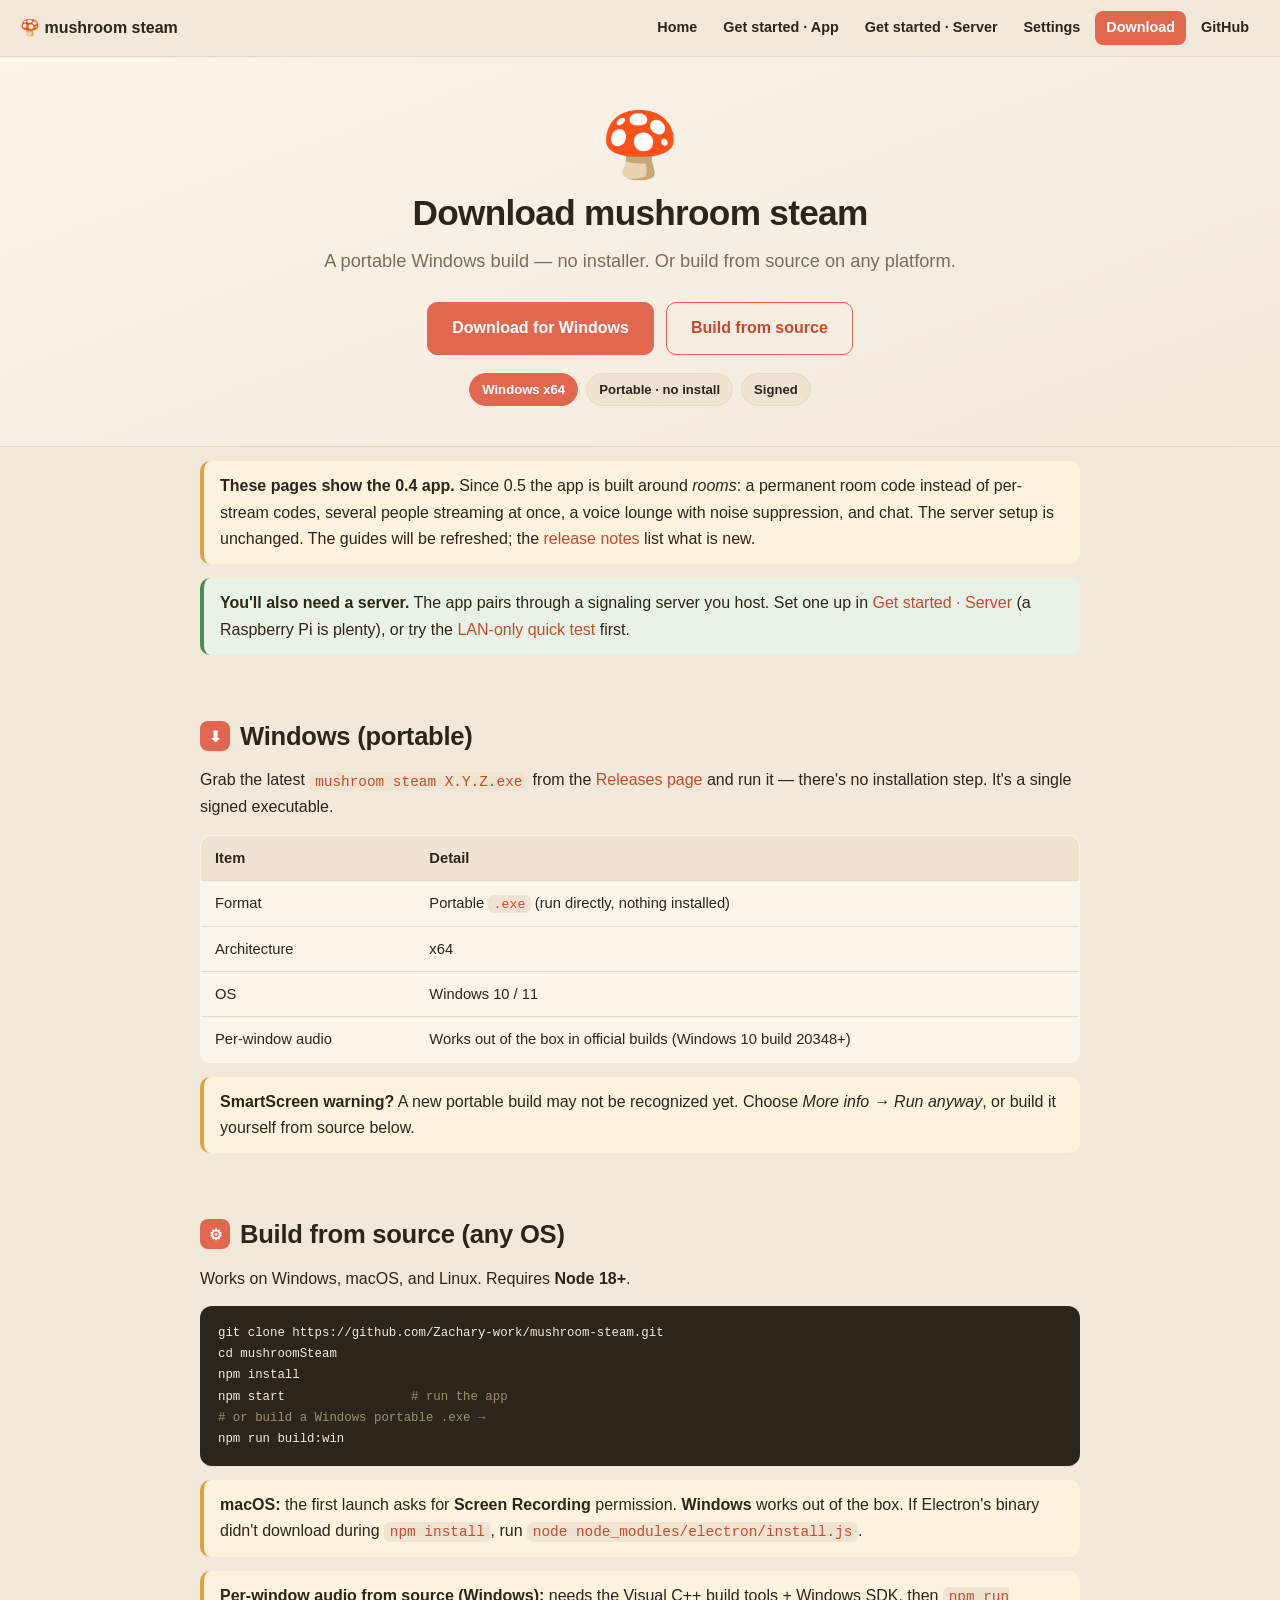
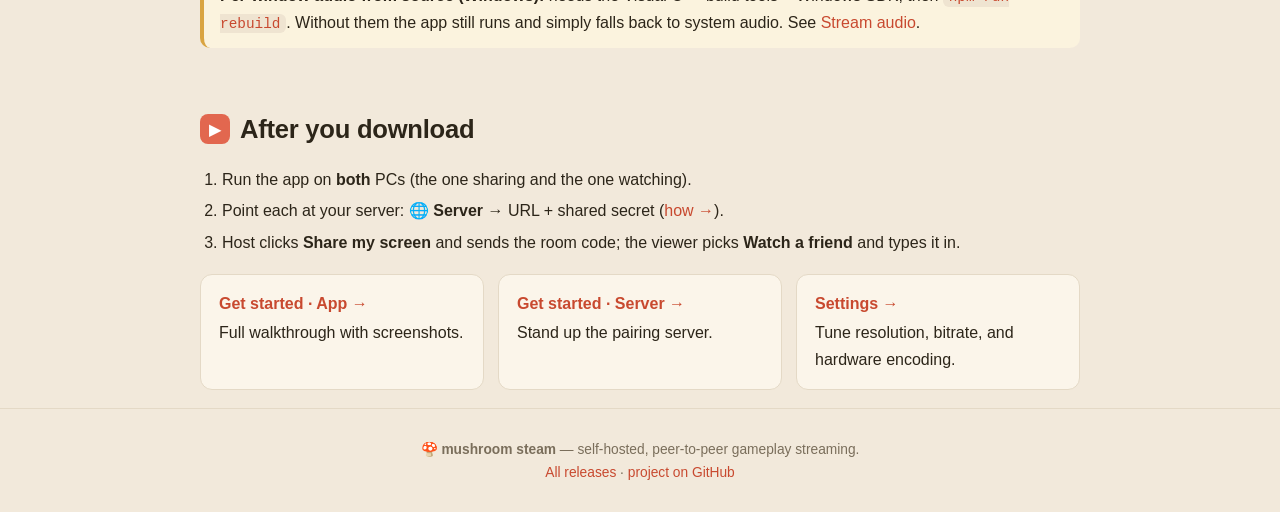
==== docs/download.html @ a5c8555f "Docs and download page for mushroom steam Public home for releases and the guides. Pages are the 0.4" ====
<!DOCTYPE html>
<html lang="en">
<head>
<meta charset="UTF-8">
<meta name="viewport" content="width=device-width, initial-scale=1.0">
<title>Download — mushroom steam</title>
<meta name="description" content="Download mushroom steam — a portable Windows build, or build from source for macOS and Linux.">
<link rel="stylesheet" href="style.css">
</head>
<body>

<nav class="site">
  <a class="brand" href="index.html">🍄 mushroom steam</a>
  <div class="links">
    <a href="index.html">Home</a>
    <a href="client.html">Get started · App</a>
    <a href="server.html">Get started · Server</a>
    <a href="settings.html">Settings</a>
    <a href="download.html" class="on">Download</a>
    <a href="https://github.com/Zachary-work/mushroom-steam">GitHub</a>
  </div>
</nav>

<header class="hero" style="padding:56px 20px 40px">
  <div class="logo">🍄</div>
  <h1 style="font-size:2.2rem">Download mushroom steam</h1>
  <p class="tag">A portable Windows build — no installer. Or build from source on any platform.</p>
  <div class="cta">
    <a class="btn" href="https://github.com/Zachary-work/mushroom-steam/releases/latest">Download for Windows</a>
    <a class="btn ghost" href="#source">Build from source</a>
  </div>
  <div class="badges" style="margin-top:18px">
    <span class="badge coral">Windows x64</span>
    <span class="badge">Portable · no install</span>
    <span class="badge">Signed</span>
  </div>
</header>

<main class="wrap">

  <section>
    <p class="note"><strong>These pages show the 0.4 app.</strong> Since 0.5 the app is built around <em>rooms</em>:
      a permanent room code instead of per-stream codes, several people streaming at once, a voice lounge with
      noise suppression, and chat. The server setup is unchanged. The guides will be refreshed; the
      <a href="https://github.com/Zachary-work/mushroom-steam/releases/latest">release notes</a> list what is new.</p>
    <p class="note tip"><strong>You'll also need a server.</strong> The app pairs through a signaling server
      you host. Set one up in <a href="server.html">Get started · Server</a> (a Raspberry Pi is plenty), or
      try the <a href="server.html#lan">LAN-only quick test</a> first.</p>
  </section>

  <!-- WINDOWS -->
  <section id="windows">
    <h2><span class="num">⬇</span> Windows (portable)</h2>
    <p>Grab the latest <code>mushroom steam X.Y.Z.exe</code> from the
       <a href="https://github.com/Zachary-work/mushroom-steam/releases/latest">Releases page</a> and run it —
       there's no installation step. It's a single signed executable.</p>
    <table>
      <tr><th>Item</th><th>Detail</th></tr>
      <tr><td>Format</td><td>Portable <code>.exe</code> (run directly, nothing installed)</td></tr>
      <tr><td>Architecture</td><td>x64</td></tr>
      <tr><td>OS</td><td>Windows 10 / 11</td></tr>
      <tr><td>Per-window audio</td><td>Works out of the box in official builds (Windows 10 build 20348+)</td></tr>
    </table>
    <p class="note"><strong>SmartScreen warning?</strong> A new portable build may not be recognized yet.
       Choose <em>More info → Run anyway</em>, or build it yourself from source below.</p>
  </section>

  <!-- SOURCE -->
  <section id="source">
    <h2><span class="num">⚙</span> Build from source (any OS)</h2>
    <p>Works on Windows, macOS, and Linux. Requires <strong>Node 18+</strong>.</p>
<pre><code>git clone https://github.com/Zachary-work/mushroom-steam.git
cd mushroomSteam
npm install
npm start                 <span class="c-comment"># run the app</span>
<span class="c-comment"># or build a Windows portable .exe →</span>
npm run build:win</code></pre>
    <p class="note"><strong>macOS:</strong> the first launch asks for <strong>Screen Recording</strong>
       permission. <strong>Windows</strong> works out of the box. If Electron's binary didn't download during
       <code>npm install</code>, run <code>node node_modules/electron/install.js</code>.</p>
    <p class="note"><strong>Per-window audio from source (Windows):</strong> needs the Visual C++ build tools
       + Windows SDK, then <code>npm run rebuild</code>. Without them the app still runs and simply falls back
       to system audio. See <a href="settings.html#audio">Stream audio</a>.</p>
  </section>

  <!-- AFTER -->
  <section id="after">
    <h2><span class="num">▶</span> After you download</h2>
    <ol>
      <li>Run the app on <strong>both</strong> PCs (the one sharing and the one watching).</li>
      <li>Point each at your server: <strong>🌐 Server</strong> → URL + shared secret
          (<a href="client.html#server">how →</a>).</li>
      <li>Host clicks <strong>Share my screen</strong> and sends the room code; the viewer picks
          <strong>Watch a friend</strong> and types it in.</li>
    </ol>
    <div class="nextcards">
      <a href="client.html"><strong>Get started · App →</strong> Full walkthrough with screenshots.</a>
      <a href="server.html"><strong>Get started · Server →</strong> Stand up the pairing server.</a>
      <a href="settings.html"><strong>Settings →</strong> Tune resolution, bitrate, and hardware encoding.</a>
    </div>
  </section>

</main>

<footer>
  🍄 <strong>mushroom steam</strong> — self-hosted, peer-to-peer gameplay streaming.<br>
  <a href="https://github.com/Zachary-work/mushroom-steam/releases">All releases</a> ·
  <a href="https://github.com/Zachary-work/mushroom-steam">project on GitHub</a>
</footer>

</body>
</html>
---- docs/style.css ----
:root{
  --bg:#F2E9DB; --panel:#FBF5EA; --ink:#2C2519; --muted:#7A6E5B;
  --coral:#E2674F; --coral-dark:#C8492F; --line:#E4D9C6; --code-bg:#2C2519;
  --code-ink:#F3ECDD; --good:#4F8A5B; --accent:#D9A441;
  --radius:14px; --maxw:920px;
}
*{box-sizing:border-box}
html{scroll-behavior:smooth}
body{
  margin:0; background:var(--bg); color:var(--ink);
  font:16px/1.65 -apple-system,BlinkMacSystemFont,"Segoe UI",Roboto,Helvetica,Arial,sans-serif;
  -webkit-font-smoothing:antialiased;
}
a{color:var(--coral-dark); text-decoration:none}
a:hover{text-decoration:underline}
code{font-family:"SF Mono",ui-monospace,"Cascadia Code",Consolas,monospace; font-size:.9em}
:not(pre)>code{background:#EFE4D1; padding:.12em .4em; border-radius:6px; color:var(--coral-dark)}
img{max-width:100%}

/* Site nav */
nav.site{
  position:sticky; top:0; z-index:10; background:rgba(242,233,219,.92);
  backdrop-filter:blur(8px); border-bottom:1px solid var(--line);
  display:flex; align-items:center; gap:16px; padding:11px 20px; flex-wrap:wrap;
}
nav.site .brand{font-weight:800; color:var(--ink); font-size:1rem; margin-right:auto}
nav.site .links{display:flex; gap:4px; flex-wrap:wrap}
nav.site .links a{color:var(--ink); font-weight:600; font-size:.9rem; padding:5px 11px; border-radius:8px}
nav.site .links a:hover{background:#EAD9BE; text-decoration:none}
nav.site .links a.on{background:var(--coral); color:#fff}

/* Hero */
header.hero{
  background:linear-gradient(160deg,#FBF5EA 0%,#F2E9DB 100%);
  border-bottom:1px solid var(--line); text-align:center; padding:64px 20px 48px;
}
.logo{font-size:64px; line-height:1}
.hero h1{margin:.2em 0 .12em; font-size:2.6rem; letter-spacing:-.02em}
.hero p.tag{margin:0 auto; max-width:640px; color:var(--muted); font-size:1.14rem}
.badges{margin-top:20px; display:flex; gap:8px; justify-content:center; flex-wrap:wrap}
.badge{background:#EFE4D1; border:1px solid var(--line); color:var(--ink);
  padding:5px 12px; border-radius:999px; font-size:.82rem; font-weight:600}
.badge.coral{background:var(--coral); border-color:var(--coral); color:#fff}
.cta{margin-top:26px; display:flex; gap:12px; justify-content:center; flex-wrap:wrap}

/* Buttons */
.btn{display:inline-block; background:var(--coral); color:#fff; padding:12px 24px;
  border-radius:10px; font-weight:700; border:1px solid var(--coral); cursor:pointer}
.btn:hover{background:var(--coral-dark); border-color:var(--coral-dark); text-decoration:none}
.btn.ghost{background:transparent; color:var(--coral-dark)}
.btn.ghost:hover{background:#F4E3D3; color:var(--coral-dark)}

/* Layout */
.wrap{max-width:var(--maxw); margin:0 auto; padding:0 20px}
main{padding:40px 0 80px}
section{margin:0 0 14px}
h2{font-size:1.6rem; margin:46px 0 10px; padding-top:14px; letter-spacing:-.01em; display:flex; align-items:center; gap:10px}
h2 .num{flex:none; width:30px; height:30px; border-radius:8px; background:var(--coral); color:#fff;
  font-size:.95rem; display:grid; place-items:center; font-weight:700}
h3{font-size:1.14rem; margin:28px 0 6px}
p{margin:.5em 0} ul,ol{padding-left:22px} li{margin:.32em 0}
.lead{font-size:1.12rem; color:var(--muted); max-width:680px}

/* Cards + feature grid */
.card{background:var(--panel); border:1px solid var(--line); border-radius:var(--radius); padding:18px 22px; margin:14px 0}
.grid{display:grid; grid-template-columns:repeat(auto-fit,minmax(248px,1fr)); gap:16px; margin:22px 0}
.feature{background:var(--panel); border:1px solid var(--line); border-radius:14px; padding:20px}
.feature .ic{font-size:30px; line-height:1}
.feature h3{margin:11px 0 6px; font-size:1.08rem}
.feature p{color:var(--muted); font-size:.92rem; margin:0}

/* Notes */
.note{border-left:4px solid var(--accent); background:#FBF3DE; border-radius:10px; padding:12px 16px; margin:14px 0}
.note.warn{border-left-color:var(--coral); background:#FBE7E1}
.note.tip{border-left-color:var(--good); background:#E9F2E6}
.note strong{color:var(--ink)}

/* Code */
pre{background:var(--code-bg); color:var(--code-ink); border-radius:12px; padding:16px 18px;
  overflow-x:auto; font-size:.86rem; line-height:1.55; box-shadow:0 1px 0 rgba(0,0,0,.04)}
pre code{color:inherit; background:none; padding:0}
.c-comment{color:#9C8F76} .c-flag{color:#D9A441} .c-str{color:#9CCB8A}

/* Diagram */
.diagram{font-family:ui-monospace,monospace; font-size:.8rem; line-height:1.5; white-space:pre;
  background:var(--panel); border:1px dashed var(--line); border-radius:12px; padding:18px; overflow-x:auto; color:var(--muted)}

/* Tables */
table{width:100%; border-collapse:collapse; margin:14px 0; font-size:.92rem; background:var(--panel);
  border:1px solid var(--line); border-radius:10px; overflow:hidden}
th,td{text-align:left; padding:10px 14px; border-bottom:1px solid var(--line); vertical-align:top}
th{background:#EFE4D1; font-weight:700}
tr:last-child td{border-bottom:none}

/* Pills + misc */
.pill{display:inline-block; background:#EFE4D1; border:1px solid var(--line); border-radius:8px;
  padding:2px 9px; font-size:.8rem; font-weight:600; margin:2px 3px 2px 0}
details{background:var(--panel); border:1px solid var(--line); border-radius:12px; padding:6px 16px; margin:10px 0}
details summary{cursor:pointer; font-weight:600; padding:8px 0}
details[open] summary{border-bottom:1px solid var(--line); margin-bottom:8px}
.kbd{font-family:monospace; background:#EFE4D1; border:1px solid var(--line); border-bottom-width:2px;
  border-radius:6px; padding:1px 7px; font-size:.85em}
hr{border:none; border-top:1px solid var(--line); margin:36px 0}
.nextcards{display:grid; grid-template-columns:repeat(auto-fit,minmax(220px,1fr)); gap:14px; margin:18px 0}
.nextcards a{display:block; background:var(--panel); border:1px solid var(--line); border-radius:12px; padding:16px 18px; color:var(--ink)}
.nextcards a:hover{border-color:var(--coral); text-decoration:none}
.nextcards a strong{color:var(--coral-dark); display:block; margin-bottom:3px}
/* Screenshots */
figure.shot{margin:18px 0; text-align:center}
figure.shot img{max-width:100%; border:1px solid var(--line); border-radius:12px;
  box-shadow:0 6px 24px rgba(44,37,25,.12); background:var(--panel)}
figure.shot figcaption{color:var(--muted); font-size:.85rem; margin-top:8px}
.shot-narrow img{max-width:520px}
.shots{display:grid; grid-template-columns:repeat(auto-fit,minmax(300px,1fr)); gap:18px; margin:18px 0}
.shots figure{margin:0}

/* Mermaid */
.mermaid{background:var(--panel); border:1px solid var(--line); border-radius:12px;
  padding:18px; margin:16px 0; text-align:center; overflow-x:auto}
.mermaid:not([data-processed])  {color:var(--muted); font-family:ui-monospace,monospace; font-size:.8rem}
.diagram-cap{color:var(--muted); font-size:.85rem; text-align:center; margin:-6px 0 14px}

footer{border-top:1px solid var(--line); text-align:center; color:var(--muted); padding:30px 20px; font-size:.86rem}
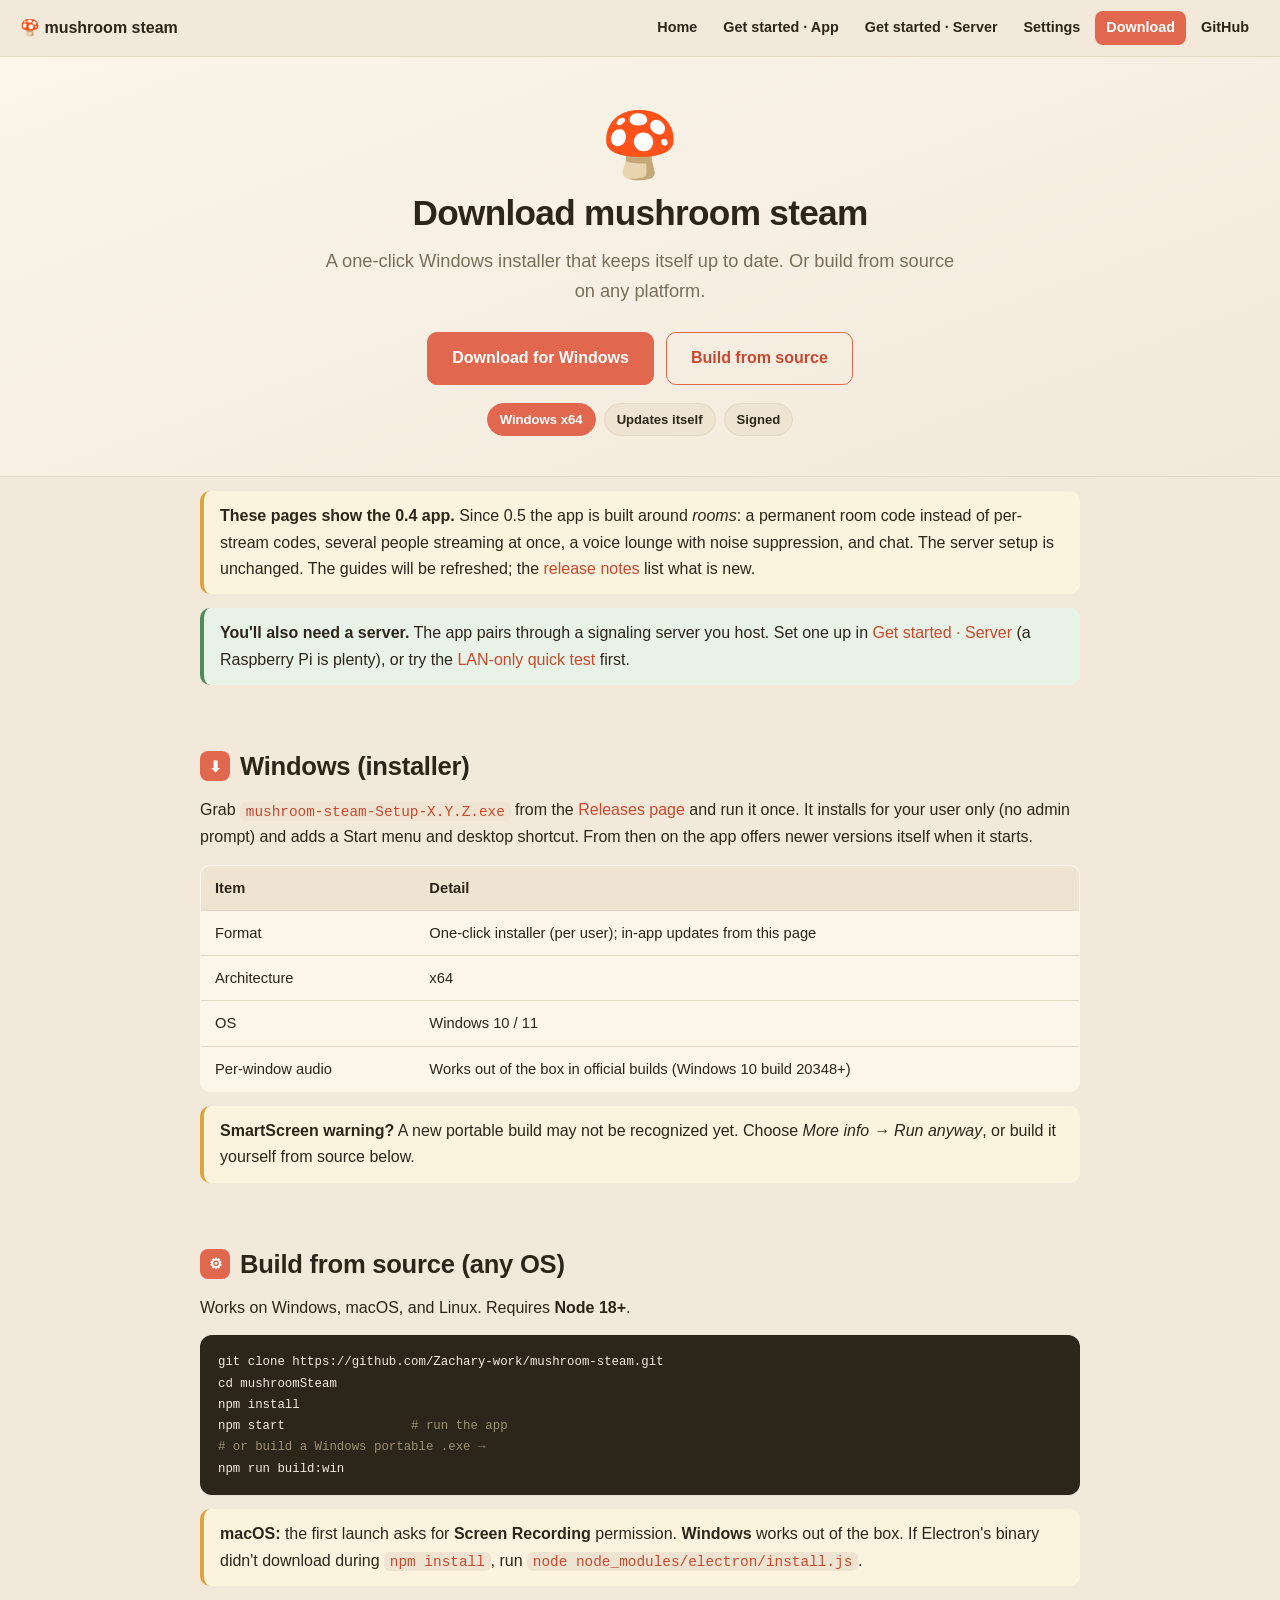
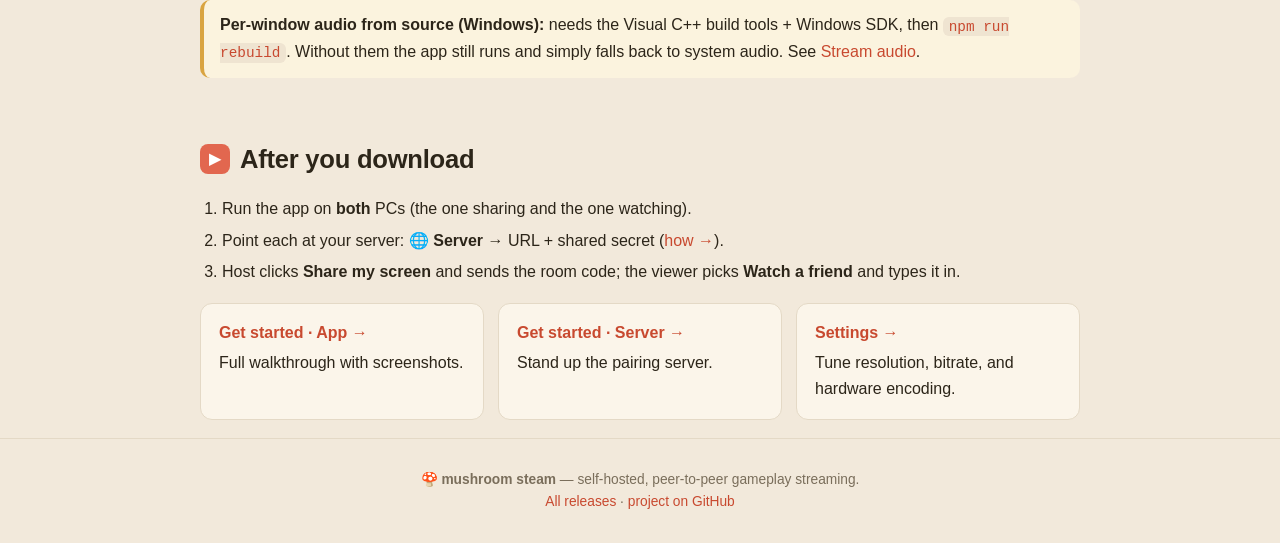
==== commit e69298e2: "Download page: installer with in-app updates" ====
--- a/docs/download.html
+++ b/docs/download.html
@@ -24,14 +24,14 @@
 <header class="hero" style="padding:56px 20px 40px">
   <div class="logo">🍄</div>
   <h1 style="font-size:2.2rem">Download mushroom steam</h1>
-  <p class="tag">A portable Windows build — no installer. Or build from source on any platform.</p>
+  <p class="tag">A one-click Windows installer that keeps itself up to date. Or build from source on any platform.</p>
   <div class="cta">
     <a class="btn" href="https://github.com/Zachary-work/mushroom-steam/releases/latest">Download for Windows</a>
     <a class="btn ghost" href="#source">Build from source</a>
   </div>
   <div class="badges" style="margin-top:18px">
     <span class="badge coral">Windows x64</span>
-    <span class="badge">Portable · no install</span>
+    <span class="badge">Updates itself</span>
     <span class="badge">Signed</span>
   </div>
 </header>
@@ -50,13 +50,14 @@
 
   <!-- WINDOWS -->
   <section id="windows">
-    <h2><span class="num">⬇</span> Windows (portable)</h2>
-    <p>Grab the latest <code>mushroom steam X.Y.Z.exe</code> from the
-       <a href="https://github.com/Zachary-work/mushroom-steam/releases/latest">Releases page</a> and run it —
-       there's no installation step. It's a single signed executable.</p>
+    <h2><span class="num">⬇</span> Windows (installer)</h2>
+    <p>Grab <code>mushroom-steam-Setup-X.Y.Z.exe</code> from the
+       <a href="https://github.com/Zachary-work/mushroom-steam/releases/latest">Releases page</a> and run it once.
+       It installs for your user only (no admin prompt) and adds a Start menu and desktop shortcut. From then on the
+       app offers newer versions itself when it starts.</p>
     <table>
       <tr><th>Item</th><th>Detail</th></tr>
-      <tr><td>Format</td><td>Portable <code>.exe</code> (run directly, nothing installed)</td></tr>
+      <tr><td>Format</td><td>One-click installer (per user); in-app updates from this page</td></tr>
       <tr><td>Architecture</td><td>x64</td></tr>
       <tr><td>OS</td><td>Windows 10 / 11</td></tr>
       <tr><td>Per-window audio</td><td>Works out of the box in official builds (Windows 10 build 20348+)</td></tr>
